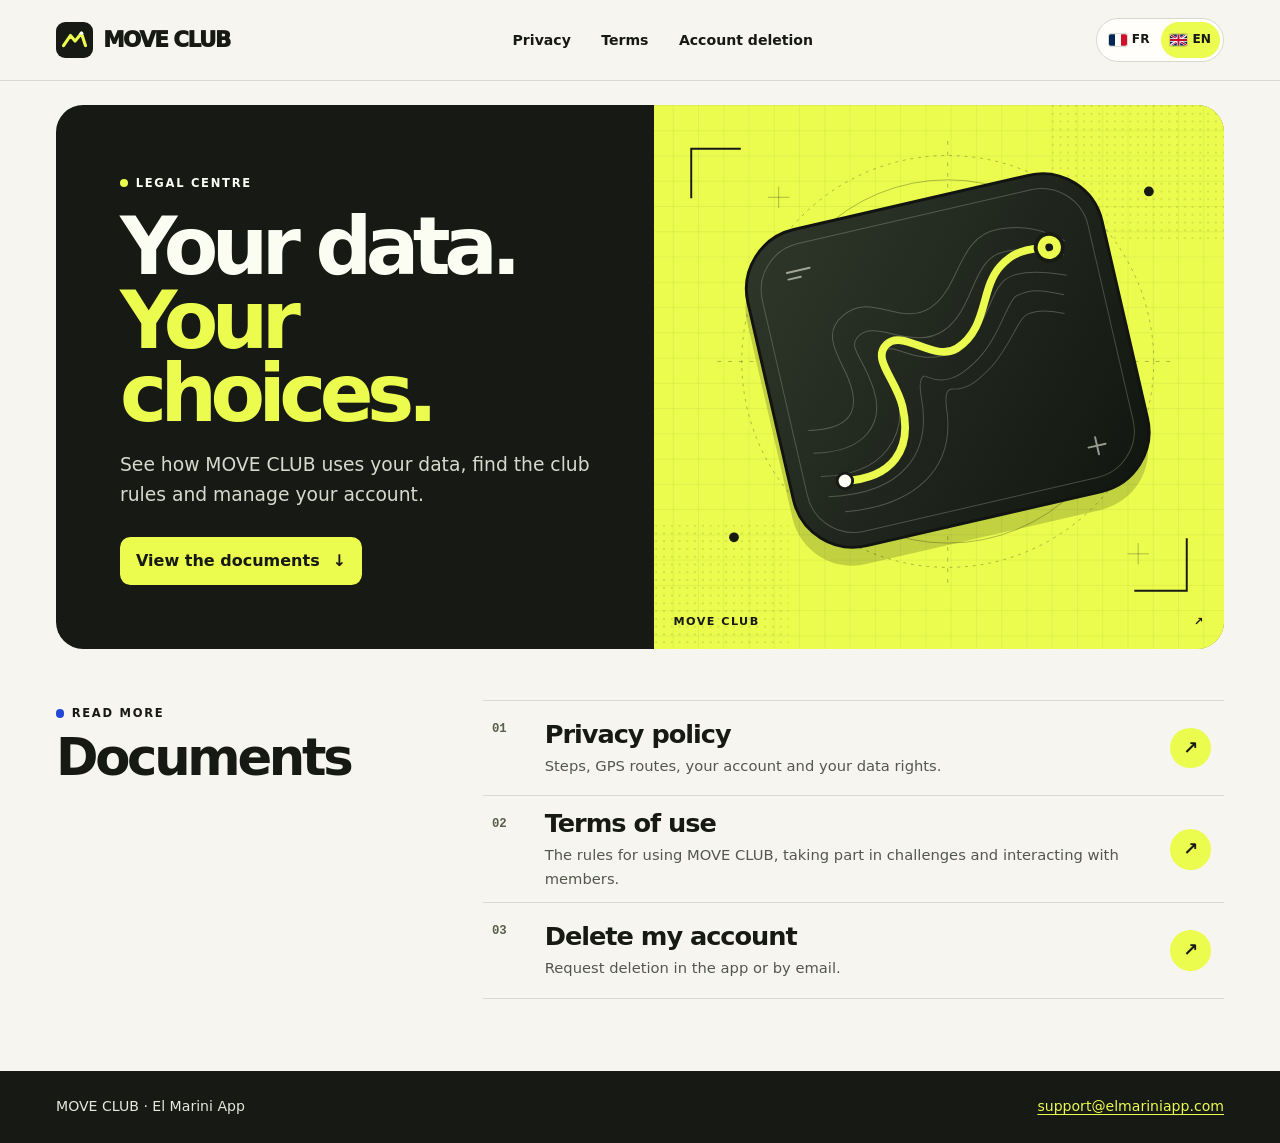
==== en/index.html @ 0d7ac9ca "Ajouter les versions française et anglaise des pages juridiques" ====
<!doctype html>
<html lang="en">
<head>
  <meta charset="utf-8">
  <meta name="viewport" content="width=device-width, initial-scale=1">
  <meta name="description" content="MOVE CLUB privacy policy, terms of use and account deletion.">
  <meta name="theme-color" content="#f6f5ef">
  <title>Legal centre | MOVE CLUB</title>
  <link rel="icon" href="../assets/marque.svg" type="image/svg+xml">
  <link rel="stylesheet" href="../assets/site.css">
  <link rel="alternate" hreflang="fr" href="../index.html">
  <link rel="alternate" hreflang="en" href="index.html">
</head>
<body>
  <a class="skip" href="#contenu">Skip to content</a>
  <header class="top">
    <div class="wrap">
      <a class="brand" href="index.html" aria-current="page"><img src="../assets/marque.svg" alt="" width="36" height="36">MOVE&nbsp;CLUB</a>
      <nav aria-label="Legal pages">
        <a href="confidentialite.html">Privacy</a>
        <a href="conditions.html">Terms</a>
        <a href="suppression-compte.html">Account deletion</a>
      </nav>
      <nav class="language-switch" aria-label="Language">
        <a href="../index.html" lang="fr" hreflang="fr" aria-label="Français"><img src="../assets/drapeau-fr.svg" alt="" width="20" height="14">FR</a>
        <a href="index.html" lang="en" hreflang="en" aria-label="English" aria-current="page"><img src="../assets/drapeau-gb.svg" alt="" width="20" height="14">EN</a>
      </nav>
    </div>
  </header>
  <main id="contenu" class="wrap home-main">
    <section class="hero home" aria-labelledby="titre">
      <div class="hero-copy">
        <span class="eyebrow"><span class="signal"></span>Legal centre</span>
        <h1 id="titre">Your data.<br><span>Your choices.</span></h1>
        <p>See how MOVE CLUB uses your data, find the club rules and manage your account.</p>
        <a class="action" href="#documents">View the documents <span aria-hidden="true">↓</span></a>
      </div>
      <figure class="hero-art" aria-hidden="true">
        <img src="../assets/trajectoire.svg" alt="" width="600" height="560">
        <figcaption><span>MOVE CLUB</span><span>↗</span></figcaption>
      </figure>
    </section>
    <section id="documents" class="documents" aria-labelledby="documents-title">
      <div class="documents-intro">
        <span class="eyebrow"><span class="signal"></span>Read more</span>
        <h2 id="documents-title">Documents</h2>
      </div>
      <ol class="index">
        <li><a href="confidentialite.html"><span class="index-number" aria-hidden="true">01</span><span class="index-copy"><strong>Privacy policy</strong><span>Steps, GPS routes, your account and your data rights.</span></span><span class="index-arrow" aria-hidden="true">↗</span></a></li>
        <li><a href="conditions.html"><span class="index-number" aria-hidden="true">02</span><span class="index-copy"><strong>Terms of use</strong><span>The rules for using MOVE CLUB, taking part in challenges and interacting with members.</span></span><span class="index-arrow" aria-hidden="true">↗</span></a></li>
        <li><a href="suppression-compte.html"><span class="index-number" aria-hidden="true">03</span><span class="index-copy"><strong>Delete my account</strong><span>Request deletion in the app or by email.</span></span><span class="index-arrow" aria-hidden="true">↗</span></a></li>
      </ol>
    </section>
  </main>
  <footer class="footer">
    <div class="wrap"><span>MOVE CLUB · El Marini App</span><a href="mailto:support@elmariniapp.com">support@elmariniapp.com</a></div>
  </footer>
</body>
</html>
---- assets/site.css ----
:root {
  color-scheme: light;
  --paper:#f6f5ef;
  --white:#fffefa;
  --ink:#161914;
  --muted:#53584d;
  --line:#d9dacf;
  --lime:#ebfc4e;
  --accent:#2547d8;
  font: 16px/1.6 Inter, ui-sans-serif, system-ui, -apple-system, "Segoe UI", sans-serif;
}
* { box-sizing:border-box; }
body { margin:0; color:var(--ink); background:var(--paper); }
html { scroll-padding-top:1.5rem; }
a { color:#1d38ab; text-underline-offset:.22em; }
a:focus-visible { outline:3px solid var(--accent); outline-offset:5px; }
img { display:block; max-width:100%; }
h1,h2,h3,p,figure { margin:0; }
p,li { overflow-wrap:anywhere; }
.wrap { width:min(100% - 7rem, 77.5rem); margin-inline:auto; }
.skip { position:absolute; top:.6rem; left:.6rem; z-index:5; background:var(--lime); color:var(--ink); padding:.75rem; transform:translateY(-150%); }
.skip:focus { transform:none; }
.top { border-bottom:1px solid var(--line); }
.top .wrap { min-height:5rem; display:flex; align-items:center; justify-content:space-between; gap:.7rem 1.5rem; }
.brand { display:inline-flex; align-items:center; gap:.65rem; color:var(--ink); text-decoration:none; font-size:1.34rem; font-weight:950; letter-spacing:-.07em; white-space:nowrap; }
.brand img { width:2.3rem; height:2.3rem; }
.top nav { display:flex; flex-wrap:wrap; gap:.3rem .6rem; }
.top nav a { padding:.5rem .65rem; color:var(--ink); text-decoration:none; font-size:.88rem; font-weight:650; border-radius:.45rem; }
.top nav a:hover,.top nav a[aria-current] { background:#e7e8de; }
.top .language-switch { display:inline-flex; flex:none; flex-wrap:nowrap; align-items:center; gap:.15rem; padding:.2rem; border:1px solid var(--line); border-radius:999px; background:var(--white); }
.top .language-switch a { display:inline-flex; align-items:center; gap:.32rem; min-height:2.25rem; padding:.25rem .55rem; border-radius:999px; font-size:.76rem; font-weight:800; }
.top .language-switch a[aria-current] { color:var(--ink); background:var(--lime); }
.language-switch img { flex:none; width:1.12rem; height:.78rem; border-radius:.12rem; box-shadow:0 0 0 1px #16191426; }
.eyebrow { display:inline-flex; align-items:center; gap:.45rem; font-size:.72rem; font-weight:850; letter-spacing:.15em; text-transform:uppercase; }
.signal { width:.53rem; height:.53rem; border-radius:50%; background:var(--accent); }
.hero h1 { font-size:clamp(2.9rem,6.2vw,6.6rem); font-weight:880; letter-spacing:-.082em; line-height:.93; margin:.95rem 0 1.15rem; text-wrap:balance; }
.hero p { max-width:32rem; color:var(--muted); font-size:clamp(1.02rem,2vw,1.17rem); }
.home-main { padding-top:1.5rem; }
.hero.home { display:grid; grid-template-columns:1.05fr 1fr; min-height:31rem; overflow:hidden; background:var(--ink); color:#fbfcf2; border-radius:1.7rem; }
.hero-copy { align-self:center; padding:clamp(2.2rem,5vw,5rem); }
.hero.home .signal { background:var(--lime); }
.hero.home h1 { text-wrap:initial; }
.hero.home h1 span { color:var(--lime); }
.hero.home p { color:#d6dacd; }
.hero-art { min-height:100%; position:relative; overflow:hidden; background:var(--lime); }
.hero-art img { width:100%; height:100%; position:absolute; inset:0; object-fit:cover; }
.hero-art figcaption { position:absolute; inset:auto 1.2rem 1.1rem; display:flex; justify-content:space-between; color:var(--ink); font-size:.7rem; letter-spacing:.13em; font-weight:900; }
.action { display:inline-flex; align-items:center; justify-content:center; gap:.8rem; min-height:3rem; padding:.62rem 1rem; border-radius:.65rem; background:var(--lime); color:var(--ink); text-decoration:none; font-weight:790; }
.action:hover { background:#ddec43; }
.hero.home .action { margin-top:1.7rem; }
.hero-action { margin-top:1.35rem; }
.mail-actions { display:flex; align-items:center; flex-wrap:wrap; gap:.65rem 1rem; }
.mail-alternative { display:inline-flex; align-items:center; min-height:2.75rem; font-size:.9rem; font-weight:700; }
.documents { display:grid; grid-template-columns:.8fr 1.5fr; gap:2rem; padding:3.2rem 0 4.5rem; }
.documents-intro h2 { margin-top:.38rem; font-size:clamp(2rem,4vw,3.4rem); line-height:1.04; letter-spacing:-.064em; }
.index { list-style:none; padding:0; margin:0; border-top:1px solid var(--line); }
.index li { border-bottom:1px solid var(--line); }
.index a { min-height:5.9rem; padding:.75rem .55rem; display:grid; grid-template-columns:2.8rem 1fr auto; gap:.5rem; align-items:center; color:var(--ink); text-decoration:none; transition:background .18s ease; }
.index a:hover { background:#eeefe4; }
.index-number { font:750 .77rem/1.4 ui-monospace, monospace; color:#57604b; align-self:start; padding-top:.5rem; }
.index-copy strong { display:block; font-size:clamp(1.14rem,2vw,1.62rem); line-height:1.18; letter-spacing:-.04em; }
.index-copy span { display:block; margin-top:.3rem; color:var(--muted); font-size:.92rem; }
.index-arrow { display:grid; place-items:center; height:2.55rem; width:2.55rem; margin-right:.25rem; color:var(--ink); background:var(--lime); border-radius:50%; font-weight:800; font-size:1.12rem; }
.hero:not(.home) { border-bottom:1px solid var(--line); position:relative; overflow:hidden; isolation:isolate; }
.hero:not(.home)::after { content:""; position:absolute; z-index:-1; width:32rem; height:32rem; right:-3rem; bottom:-21rem; transform:rotate(-27deg); border-radius:7rem; background:var(--lime); border:2px solid #d8e63a; }
.hero:not(.home) .wrap { padding-block:clamp(2.9rem,7vw,5.7rem); }
.hero:not(.home) h1 { max-width:16ch; font-size:clamp(2.8rem,5.7vw,5.35rem); overflow-wrap:anywhere; }
.hero:not(.home) .eyebrow::before { content:""; width:.52rem; height:.52rem; border-radius:50%; background:var(--accent); }
.docs { display:grid; grid-template-columns:minmax(13rem,.63fr) minmax(0,1.8fr); gap:clamp(1rem,3vw,2.8rem); align-items:start; padding-block:2rem 4.4rem; }
.toc { position:sticky; top:1rem; padding:1.15rem 1.2rem; border:1px solid var(--line); border-radius:1rem; background:#eeeee5; }
.toc h2 { font-size:.77rem; text-transform:uppercase; letter-spacing:.13em; margin-bottom:.45rem; }
.toc ol { list-style:none; padding:0; margin:0; counter-reset:chapter; }
.toc li { counter-increment:chapter; }
.toc a { display:grid; grid-template-columns:1.5rem 1fr; align-items:start; gap:.3rem; padding:.48rem 0; color:var(--ink); text-decoration:none; font-size:.9rem; line-height:1.38; }
.toc a::before { content:counter(chapter,decimal-leading-zero); font:700 .72rem/1.65 ui-monospace,monospace; color:#57604b; }
.toc a:hover { color:#1d38ab; text-decoration:underline; }
article { min-width:0; background:var(--white); border:1px solid var(--line); border-radius:1.25rem; padding:clamp(1.25rem,4.5vw,3.4rem); }
article section + section { border-top:1px solid var(--line); margin-top:1.85rem; padding-top:1.6rem; }
article section:target h2 { text-decoration:underline; text-decoration-color:#b7c92f; text-underline-offset:.22em; }
article h2 { font-size:clamp(1.28rem,2.6vw,1.84rem); line-height:1.13; letter-spacing:-.042em; margin-bottom:.75rem; }
article p,article ul,article ol { margin:0 0 .9rem; }
article ul,article ol { padding-left:1.25rem; }
article li + li { margin-top:.38rem; }
article section > :last-child { margin-bottom:0; }
.callout { margin-block:1rem; padding:.95rem 1rem; border-left:3px solid #98a719; border-radius:.1rem .65rem .65rem .1rem; background:#f3f6dc; }
.callout p:last-child { margin-bottom:0; }
.footer { background:var(--ink); color:#e5e8dc; padding-block:1.55rem; font-size:.88rem; }
.footer .wrap { display:flex; flex-wrap:wrap; justify-content:space-between; align-items:center; gap:.45rem 1rem; }
.footer a { color:var(--lime); }
@media (max-width:65rem) {
  .wrap { width:calc(100% - 3.5rem); }
  .hero.home { min-height:26rem; }
  .hero-copy { padding:2.3rem; }
}
@media (max-width:45rem) {
  .wrap { width:calc(100% - 1.75rem); }
  .top .wrap { display:grid; grid-template-columns:minmax(0,1fr) auto; gap:.38rem .55rem; padding-block:.58rem .45rem; }
  .top nav:not(.language-switch) { grid-column:1 / -1; grid-row:2; gap:.08rem; }
  .top .language-switch { grid-column:2; grid-row:1; justify-self:end; }
  .top nav a { padding:.4rem .48rem; font-size:.78rem; }
  .hero.home { grid-template-columns:1fr; border-radius:1.05rem; }
  .hero-copy { padding:1.5rem 1.25rem 1.65rem; }
  .hero.home h1 { font-size:clamp(3rem,9vw,4.55rem); }
  .hero-art { min-height:13rem; }
  .hero-art img { object-position:center 45%; }
  .hero-art figcaption { inset:auto .8rem .55rem; }
  .documents,.docs { grid-template-columns:1fr; }
  .documents { gap:1.1rem; padding-block:2.1rem 2.85rem; }
  .index a { grid-template-columns:1.85rem 1fr auto; gap:.38rem; }
  .index-arrow { width:2.15rem; height:2.15rem; }
  .docs { padding-block:1rem 2.55rem; }
  .toc { position:static; }
  .hero:not(.home)::after { opacity:.55; right:-20rem; }
}
@media (max-width:23rem) {
  .hero.home h1 { font-size:2.58rem; }
  .hero.home .action { font-size:.87rem; }
}
@media (prefers-reduced-motion:reduce) { .index a { transition:none; } }
@media print {
  .top,.footer,.toc,.skip,.action,.mail-alternative,.hero-art { display:none; }
  .wrap { width:100%; }
  .hero.home { display:block; color:#000; background:none; min-height:auto; }
  .hero.home h1 span,.hero.home p { color:#000; }
  .hero:not(.home)::after { display:none; }
  .hero h1,.hero:not(.home) h1 { font-size:2rem; }
  .hero:not(.home) .wrap,.hero-copy,.docs { padding-block:.5rem; }
  .docs { display:block; }
  article { border:0; padding:0; }
  body { background:#fff; }
}
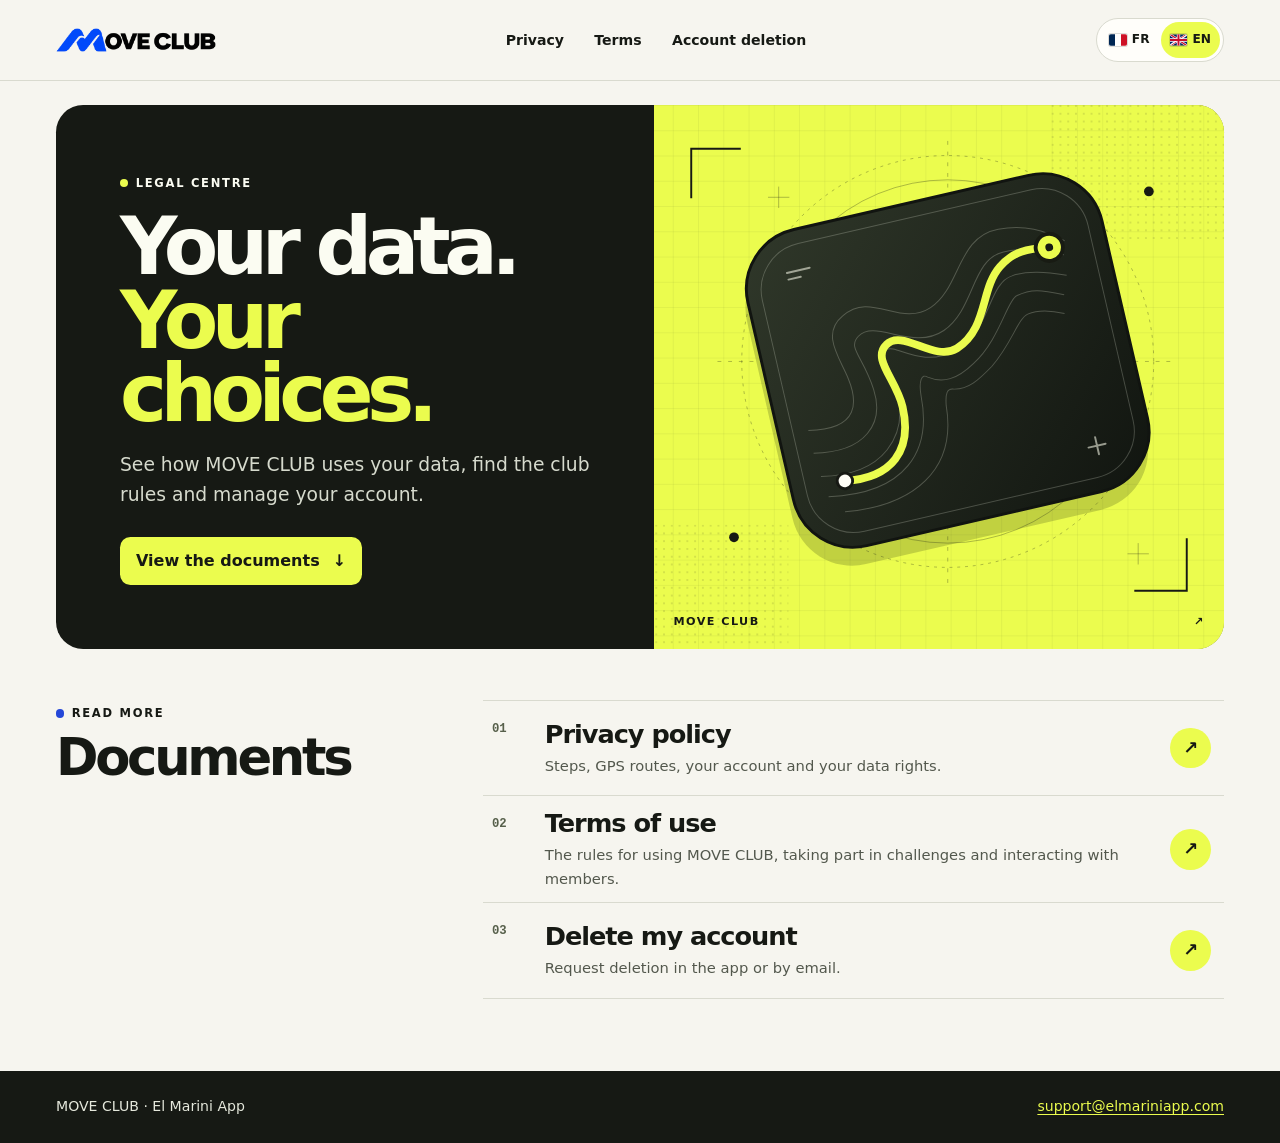
==== commit b12e9a02: "Intégrer le logo officiel et illustrer les conditions d’utilisation" ====
--- a/en/index.html
+++ b/en/index.html
@@ -15,7 +15,7 @@
   <a class="skip" href="#contenu">Skip to content</a>
   <header class="top">
     <div class="wrap">
-      <a class="brand" href="index.html" aria-current="page"><img src="../assets/marque.svg" alt="" width="36" height="36">MOVE&nbsp;CLUB</a>
+      <a class="brand" href="index.html" aria-current="page"><img src="../assets/logo-move-club.webp" alt="MOVE CLUB" width="540" height="80"></a>
       <nav aria-label="Legal pages">
         <a href="confidentialite.html">Privacy</a>
         <a href="conditions.html">Terms</a>
--- a/assets/site.css
+++ b/assets/site.css
@@ -22,8 +22,8 @@
 .skip:focus { transform:none; }
 .top { border-bottom:1px solid var(--line); }
 .top .wrap { min-height:5rem; display:flex; align-items:center; justify-content:space-between; gap:.7rem 1.5rem; }
-.brand { display:inline-flex; align-items:center; gap:.65rem; color:var(--ink); text-decoration:none; font-size:1.34rem; font-weight:950; letter-spacing:-.07em; white-space:nowrap; }
-.brand img { width:2.3rem; height:2.3rem; }
+.brand { display:inline-flex; align-items:center; justify-self:start; min-width:0; min-height:2.75rem; }
+.brand img { width:clamp(7.4rem,15vw,10rem); height:auto; }
 .top nav { display:flex; flex-wrap:wrap; gap:.3rem .6rem; }
 .top nav a { padding:.5rem .65rem; color:var(--ink); text-decoration:none; font-size:.88rem; font-weight:650; border-radius:.45rem; }
 .top nav a:hover,.top nav a[aria-current] { background:#e7e8de; }
@@ -65,6 +65,9 @@
 .hero:not(.home)::after { content:""; position:absolute; z-index:-1; width:32rem; height:32rem; right:-3rem; bottom:-21rem; transform:rotate(-27deg); border-radius:7rem; background:var(--lime); border:2px solid #d8e63a; }
 .hero:not(.home) .wrap { padding-block:clamp(2.9rem,7vw,5.7rem); }
 .hero:not(.home) h1 { max-width:16ch; font-size:clamp(2.8rem,5.7vw,5.35rem); overflow-wrap:anywhere; }
+.terms-hero .wrap { display:grid; grid-template-columns:minmax(0,1fr) clamp(7rem,18vw,12rem); align-items:center; gap:clamp(.8rem,5vw,5rem); }
+.terms-illustration { width:100%; justify-self:center; }
+.terms-illustration img { width:100%; height:auto; }
 .hero:not(.home) .eyebrow::before { content:""; width:.52rem; height:.52rem; border-radius:50%; background:var(--accent); }
 .docs { display:grid; grid-template-columns:minmax(13rem,.63fr) minmax(0,1.8fr); gap:clamp(1rem,3vw,2.8rem); align-items:start; padding-block:2rem 4.4rem; }
 .toc { position:sticky; top:1rem; padding:1.15rem 1.2rem; border:1px solid var(--line); border-radius:1rem; background:#eeeee5; }
@@ -111,6 +114,8 @@
   .docs { padding-block:1rem 2.55rem; }
   .toc { position:static; }
   .hero:not(.home)::after { opacity:.55; right:-20rem; }
+  .terms-hero .wrap { grid-template-columns:minmax(0,1fr) clamp(3.7rem,18vw,6rem); gap:.7rem; }
+  .hero.terms-hero h1 { font-size:clamp(1.95rem,7.2vw,2.8rem); line-height:1.02; }
 }
 @media (max-width:23rem) {
   .hero.home h1 { font-size:2.58rem; }
@@ -118,7 +123,8 @@
 }
 @media (prefers-reduced-motion:reduce) { .index a { transition:none; } }
 @media print {
-  .top,.footer,.toc,.skip,.action,.mail-alternative,.hero-art { display:none; }
+  .top,.footer,.toc,.skip,.action,.mail-alternative,.hero-art,.terms-illustration { display:none; }
+  .terms-hero .wrap { display:block; }
   .wrap { width:100%; }
   .hero.home { display:block; color:#000; background:none; min-height:auto; }
   .hero.home h1 span,.hero.home p { color:#000; }
